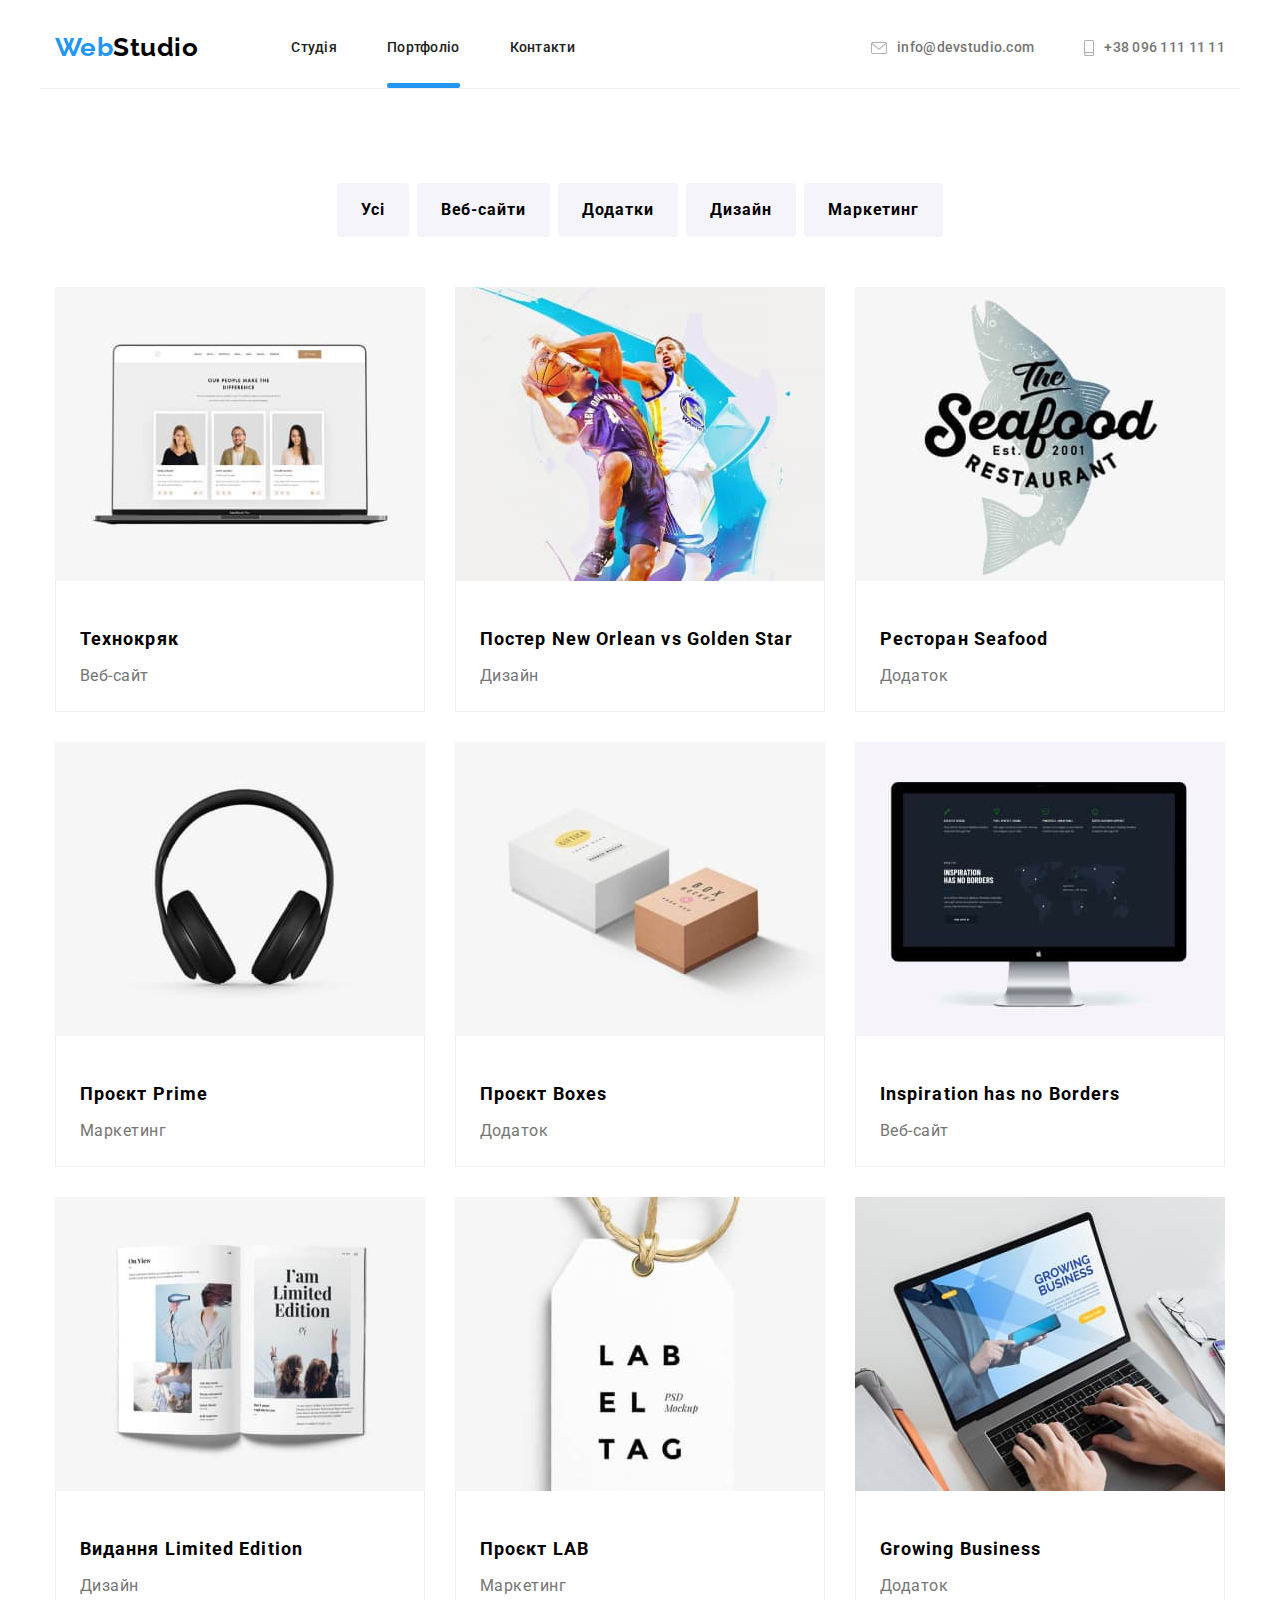
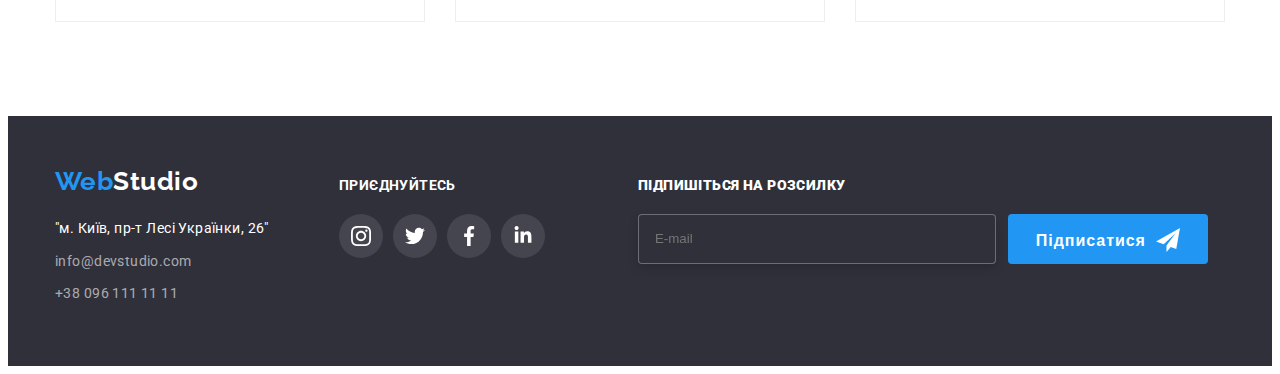
==== portfolio.html @ fa62936e "clone rep 8" ====
<!DOCTYPE html>
<html lang="en">
<head>
    <meta charset="UTF-8">
    <meta http-equiv="X-UA-Compatible" content="IE=edge">
    <meta name="viewport" content="width=device-width, initial-scale=1.0">
        <link href="https://fonts.googleapis.com/css2?family=Raleway:wght@700&family=Roboto:wght@400;500;700;900&display=swap" 
    rel="stylesheet">
    <link rel="stylesheet" href="https://cdnjs.cloudflare.com/ajax/libs/modern-normalize/1.1.0/modern-normalize.min.css" integrity="sha512-wpPYUAdjBVSE4KJnH1VR1HeZfpl1ub8YT/NKx4PuQ5NmX2tKuGu6U/JRp5y+Y8XG2tV+wKQpNHVUX03MfMFn9Q==" crossorigin="anonymous" referrerpolicy="no-referrer" />
    <link rel="stylesheet" href="./css/main.min.css">
    <title>Портфоліо</title>
</head>
<body>
    <header class="page-header">
        
        <nav class=" container main-nav">
        <a href="./index.html" class="logo"><span class="logo__blue">Web</span>Studio</a> 
        <ul class="site-nav list">
            <li class="item"><a href="./index.html"  class="link">Студія</a></li>
            <li class="item"><a href="./portfolio.html" class="link main-nav-link">Портфоліо</a></li>
            <li class="item"><a href="" class="link">Контакти</a></li>

        </ul>
        <ul class="auth-nav list">
            <li class="item">
                <a href="mailto:info@devstudio.com"class="link">
                <svg
                class="mail-icons"
                width="20px"
                hight="20px">
                    <use href="./images/icons.svg#icon-mail"></use>
                </svg>
                info@devstudio.com
                </a>
            </li>
            <li class="item">
                <a href="tel:+380961111111" class="link">
                    <svg
                    class="smartphone-icons"
                    width="20px"
                    hight="20px">
                        <use href="./images/icons.svg#icon-smartphone"></use>
                    </svg>   
                    +38 096 111 11 11    
            </a>
            </li>
        </ul>
        </nav>
    
</header>
   
    <main>
<h1 class="hero-titel visually-hidden">Портфоліо</h1>
<!-- Фільтр портфоліо -->
<section class="section">
    <div class="container">
    <h2 class="section-titel visually-hidden">Перелік портфоліо</h2>
    <ul class="list filter-list">
        <li class="item"><button type="button" class="button ">Усі</button></li>
        <li class="item"><button type="button" class="button ">Веб-сайти</button></li>
        <li class="item"><button type="button" class="button ">Додатки</button></li>
        <li class="item"><button type="button" class="button ">Дизайн</button></li>
        <li class="item"><button type="button" class="button ">Маркетинг</button></li>
    </ul>
    </div>

<!-- Деталі портфоліо -->

    <div class="container">
        <h2 class="section-titel visually-hidden">Деталі портфоліо</h2>
        <ul class="list portfolio-list">
            <li class="portfolio-item">
                <a href="" class="portfolio-links">
                    <div class="portfolio-img">
                        <img src="./images/portfoliocard1.jpg" alt="Технокряк" width="370">
                    
                    <div>
                        <p class="portfolio-card-info">
                            Ресурс пропонує комплексні пропозиції з різним рівнем функціоналу та сервісів. Все це дозволить відвідувачу отримати вичерпні відомості про компанію чи приватну особу.       
                        </p>
                    </div>
                    </div>
                    <div class="portfolio-list-name">
                        <h3 class="section-titel portfolio-titel">Технокряк</h3>
                    <p class="portfolio-descr">Веб-сайт</p>
                    </div>
                </a>
            </li>
            <li class="portfolio-item">
                <a href="" class="portfolio-links">
                    <div class="portfolio-img">
                <img src="./images/portfoliocard2.jpg" alt="Постер New Orlean vs Golden Star" width="370">
                <div>
                    <p class="portfolio-card-info">
                        Ресурс пропонує комплексні пропозиції з різним рівнем функціоналу та сервісів. Все це дозволить відвідувачу отримати вичерпні відомості про компанію чи приватну особу.       
                    </p>
                </div>
                </div>
                <div class="portfolio-list-name">
                    <h3 class="section-titel portfolio-titel">Постер New Orlean vs Golden Star</h3>
                <p class="portfolio-descr">Дизайн</p>
                </div></a>
            </li>
            <li class="portfolio-item">
                <a href="" class="portfolio-links">
                    <div class="portfolio-img">
                
                    <img src="./images/portfoliocard3.jpg" alt="Ресторан Seafood" width="370">
                <div>
                    <p class="portfolio-card-info">
                        Ресурс пропонує комплексні пропозиції з різним рівнем функціоналу та сервісів. Все це дозволить відвідувачу отримати вичерпні відомості про компанію чи приватну особу.       
                    </p>
                </div>
                </div>
                    <div class="portfolio-list-name">
                    <h3 class="section-titel portfolio-titel">Ресторан Seafood</h3>
                <p class="portfolio-descr">Додаток</p>
                </div></a>
            </li>
            <li class="portfolio-item">
                <a href="" class="portfolio-links">
                    <div class="portfolio-img">
                
                    <img src="./images/portfoliocard4.jpg" alt="Проєкт Prime" width="370">
                <div>
                    <p class="portfolio-card-info">
                        Ресурс пропонує комплексні пропозиції з різним рівнем функціоналу та сервісів. Все це дозволить відвідувачу отримати вичерпні відомості про компанію чи приватну особу.       
                    </p>
                </div>
                </div>
                    <div class="portfolio-list-name">
                    <h3 class="section-titel portfolio-titel">Проєкт Prime</h3>
                <p class="portfolio-descr">Маркетинг</p>
                </div></a>
            </li>
            <li class="portfolio-item">
                <a href="" class="portfolio-links">
                    <div class="portfolio-img">
                
                    <img src="./images/portfoliocard5.jpg" alt="Проєкт Boxes" width="370">
                <div>
                    <p class="portfolio-card-info">
                        Ресурс пропонує комплексні пропозиції з різним рівнем функціоналу та сервісів. Все це дозволить відвідувачу отримати вичерпні відомості про компанію чи приватну особу.       
                    </p>
                </div>
                </div>
                    <div class="portfolio-list-name">
                    <h3 class="section-titel portfolio-titel">Проєкт Boxes</h3>
                <p class="portfolio-descr">Додаток</p>
                </div></a>
            </li>
            <li class="portfolio-item">
                <a href="" class="portfolio-links">
                    <div class="portfolio-img">
                
                    <img src="./images/portfoliocard6.jpg" alt="Inspiration has no Borders" width="370">
                <div>
                    <p class="portfolio-card-info">
                        Ресурс пропонує комплексні пропозиції з різним рівнем функціоналу та сервісів. Все це дозволить відвідувачу отримати вичерпні відомості про компанію чи приватну особу.       
                    </p>
                </div>
                </div>
                    <div class="portfolio-list-name">
                    <h3 class="section-titel portfolio-titel">Inspiration has no Borders</h3>
                <p class="portfolio-descr">Веб-сайт</p>
                </div></a>
            </li>
            <li class="portfolio-item">
                <a href="" class="portfolio-links">
                    <div class="portfolio-img">
                
                    <img src="./images/portfoliocard7.jpg" alt="Видання Limited Edition" width="370">
                <div>
                    <p class="portfolio-card-info">
                        Ресурс пропонує комплексні пропозиції з різним рівнем функціоналу та сервісів. Все це дозволить відвідувачу отримати вичерпні відомості про компанію чи приватну особу.       
                    </p>
                </div>
                </div>
                    <div class="portfolio-list-name">
                    <h3 class="section-titel portfolio-titel">Видання Limited Edition</h3>
                <p class="portfolio-descr">Дизайн</p>
                </div></a>
            </li>
            <li class="portfolio-item">
                <a href="" class="portfolio-links">
                    <div class="portfolio-img">
                
                    <img src="./images/portfoliocard8.jpg" alt="Проєкт LAB" width="370">
                <div>
                    <p class="portfolio-card-info">
                        Ресурс пропонує комплексні пропозиції з різним рівнем функціоналу та сервісів. Все це дозволить відвідувачу отримати вичерпні відомості про компанію чи приватну особу.       
                    </p>
                </div>
                </div>
                    <div class="portfolio-list-name">
                    <h3 class="section-titel portfolio-titel">Проєкт LAB</h3>
                <p class="portfolio-descr">Маркетинг</p>
                </div></a>
            </li>
            <li class="portfolio-item">
                <a href="" class="portfolio-links">
                    <div class="portfolio-img">
                
                    <img src="./images/portfoliocard9.jpg" alt="Growing Business" width="370">
                <div>
                    <p class="portfolio-card-info">
                        Ресурс пропонує комплексні пропозиції з різним рівнем функціоналу та сервісів. Все це дозволить відвідувачу отримати вичерпні відомості про компанію чи приватну особу.       
                    </p>
                </div>
                </div>
                    <div class="portfolio-list-name">
                    <h3 class="section-titel portfolio-titel">Growing Business</h3>
                <p class="portfolio-descr">Додаток</p>
                </div></a>
            </li>
        </ul>
    </div>
</section>
    </main>
    <!-- Підвал -->
<footer class="page-footer">
    <div class="container footer-container">

        <div>
            <a href="./index.html" class="logo"><span class="logo__blue">Web</span><span
                    class="logo-wight">Studio</span></a>
            <address>
                <ul class="footer-nav list">
                    <li class="item"><a href="м.Київ,пр-тЛесіУкраїнки,26" class="link-address">"м. Київ, пр-т Лесі
                            Українки, 26"</a></li>
                    <li class="item"><a href="mailto:info@devstudio.com" class="link-footer">info@devstudio.com</a></li>
                    <li class="item"><a href="tel:+380961111111"></a><span class="link-footer">+38 096 111 11 11</span>
                    </li>
                </ul>
            </address>
        </div>

        <div class="social-links-footer">
            <B class="footer-logo">приєднуйтесь</B>
            <ul class="social-links list">
                <li class="social-links__items">
                    <a href="" class="social-links__cirl">
                        <svg class="social-links__icons" width="20px" hight="20px">
                            <use href="./images/icons.svg#icon-instagram"></use>
                        </svg>
                    </a>
                </li>
                <li class="social-links__items">
                    <a href="" class="social-links__cirl">
                        <svg class="social-links__icons" width="20px">
                            <use href="./images/icons.svg#icon-twitter"></use>
                        </svg>
                    </a>
                </li>
                <li class="social-links__items">
                    <a href="" class="social-links__cirl">
                        <svg class="social-links__icons" width="20px">
                            <use href="./images/icons.svg#icon-facebook"></use>
                        </svg>
                    </a>
                </li>
                <li class="social-links__items">
                    <a href="" class="social-links__cirl">
                        <svg class="social-links__icons" width="20px">
                            <use href="./images/icons.svg#icon-linkedin"></use>
                        </svg>
                    </a>
                </li>
            </ul>
        </div>
        <div class="footer-form">
            <div class="footer-element">
                <label for="email">
                    <b>Підпишіться на розсилку</b>
                </label>

                <div class="footer-email">
                    <input type="email" name="email" id="email" placeholder="E-mail">

                    <div class="input-wraper">
                        <button class="footer-button">
                            <div class="button-wraper">
                                Підписатися
                                <svg class="footer-send-icons" width="24px">
                                    <use href="./images/icons.svg#icon-send"></use>
                                </svg>
                            </div>
                        </button>
                    </div>
                </div>
            </div>

        </div>
    </div>
</footer>
</body>
</html>
---- css/main.min.css ----
*{-webkit-box-sizing:border-box;box-sizing:border-box}:root{--primary-acent-color: #2196F3;--title-test-color: #757575;--section-titel-color: #000000;--primary-link-color: #212121;--hero-titel-color: #FFFFFF;--link-footer-color: rgba(255, 255, 255, 0.6);--indent: 30px;--items: 3;--bghero: rgba(47, 48, 58, 0.4) }body{background-color:var(--hero-titel-color);color:var(--title-test-color);font-family:Roboto,sans-serif;letter-spacing:.03em}h1,h2,h3,ul,p{margin:0}ul{padding-left:0}img{display:block}.container{width:1200px;margin:0 auto;padding-left:15px;padding-right:15px}.section{padding-top:94px;padding-bottom:94px}.visually-hidden{position:absolute;width:1px;height:1px;margin:-1px;border:0;padding:0;white-space:nowrap;-webkit-clip-path:inset(100%);clip-path:inset(100%);clip:rect(0 0 0 0);overflow:hidden}.list{list-style:none;display:block}.logo{color:#000}.logo__blue{color:#2196f3}.logo,.logo__blue{font-size:26px;font-weight:700;line-height:1.2;font-family:"Raleway";text-decoration:none}.main-nav{display:-webkit-box;display:-ms-flexbox;display:flex;-webkit-box-align:center;-ms-flex-align:center;align-items:center;border-bottom:1px solid #eee}.site-nav{display:-webkit-box;display:-ms-flexbox;display:flex;margin-left:93px}.site-nav .item:not(:last-child){margin-right:50px}.site-nav .link,.footer-nav .link{display:block;padding-top:32px;padding-bottom:32px;color:var(--primary-link-color);font-family:"Roboto";font-size:14px;line-height:1.14;letter-spacing:.02em;font-weight:500;text-decoration:none;-webkit-transition:color 250ms cubic-bezier(0.4, 0, 0.2, 1);transition:color 250ms cubic-bezier(0.4, 0, 0.2, 1);position:relative}.site-nav .link:hover,.site-nav .link:focus{color:var(--primary-acent-color)}.main-nav-link::after{content:"";position:absolute;bottom:0;left:0;display:block;width:100%;height:5px;background-color:var(--primary-acent-color);border-radius:2px}.auth-nav{display:-webkit-box;display:-ms-flexbox;display:flex;margin-left:auto}.auth-nav .item+.item{margin-left:50px}.auth-nav .link{color:var(--title-test-color);font-family:"Roboto";font-size:14px;line-height:1.14;letter-spacing:.02em;font-weight:500;text-decoration:none;-webkit-transition:color 250ms cubic-bezier(0.4, 0, 0.2, 1);transition:color 250ms cubic-bezier(0.4, 0, 0.2, 1)}.mail-icons{fill:#afb1b8;width:16px;height:12px;margin-right:10px;-webkit-transition:fill 250ms cubic-bezier(0.4, 0, 0.2, 1);transition:fill 250ms cubic-bezier(0.4, 0, 0.2, 1)}.smartphone-icons{fill:#afb1b8;width:10px;height:16px;margin-right:10px;-webkit-transition:fill 250ms cubic-bezier(0.4, 0, 0.2, 1);transition:fill 250ms cubic-bezier(0.4, 0, 0.2, 1)}.link{display:-webkit-box;display:-ms-flexbox;display:flex;-webkit-box-pack:center;-ms-flex-pack:center;justify-content:center;-webkit-box-align:center;-ms-flex-align:center;align-items:center}.auth-nav .link:hover,.auth-nav .link:focus,.auth-nav .link:hover svg,.auth-nav .link:focus svg{color:var(--primary-acent-color);fill:var(--primary-acent-color)}.hero{max-width:1600px;height:600px;background-color:#2f303a;background-image:-webkit-gradient(linear, left top, right top, from(var(--bghero)), to(var(--bghero))),url(../images/background.jpg);background-image:linear-gradient(to right, var(--bghero), var(--bghero)),url(../images/background.jpg);background-repeat:no-repeat;background-position:center;background-size:1600px;text-align:center;padding-top:200px;padding-bottom:200px;margin:0 auto}.hero__titel{font-size:44px;font-weight:900;line-height:1.36;color:#fff;letter-spacing:.06em;text-transform:uppercase;padding-bottom:30px}.featers-items{width:270px;height:120px;background-color:#f5f4fa;border-radius:4px;display:-webkit-box;display:-ms-flexbox;display:flex}.features-links-icons{margin:auto;width:70px;height:70px}.features-list,.list-work,.team__list{display:-webkit-box;display:-ms-flexbox;display:flex;-ms-flex-wrap:wrap;flex-wrap:wrap;-webkit-box-pack:justify;-ms-flex-pack:justify;justify-content:space-between}.features-list .item{width:270px}.titel-features{margin-bottom:10px;margin-top:30px}.section-titel{color:var(--section-titel-color);font-size:14px;font-weight:700;line-height:1.14;letter-spacing:.03em;text-transform:uppercase}.list-work-items{position:relative}.list-work-titel{color:var(--hero-titel-color);font-weight:700;font-size:14px;line-height:1.14;letter-spacing:.03em;text-transform:uppercase;text-align:center}.list-work-name{position:absolute;bottom:0;right:0;width:100%;background-color:rgba(47,48,58,.8);height:70px;display:-webkit-box;display:-ms-flexbox;display:flex;-webkit-box-pack:center;-ms-flex-pack:center;justify-content:center;-webkit-box-align:center;-ms-flex-align:center;align-items:center}.features{font-size:14px;line-height:1.7;letter-spacing:.03em}.h2-titel,.team-titel{margin-bottom:50px;font-weight:700;font-size:36px;line-height:1.16;text-align:center;letter-spacing:.03em;text-transform:none}.nopadding-section{padding-top:0}.team{background-color:#f5f4fa;padding-bottom:94px}.team__list{text-align:center}.team__cards{-webkit-box-shadow:0px 1px 3px rgba(0,0,0,.12),0px 1px 1px rgba(0,0,0,.14),0px 2px 1px rgba(0,0,0,.2);box-shadow:0px 1px 3px rgba(0,0,0,.12),0px 1px 1px rgba(0,0,0,.14),0px 2px 1px rgba(0,0,0,.2);border-radius:0px 0px 4px 4px;background-color:var(--hero-titel-color)}.team__name{font-weight:500;font-size:16px;line-height:1.18;letter-spacing:.03em;text-transform:none}.team__job{font-size:16px;line-height:1.18;letter-spacing:.03em;text-transform:none;margin-top:10px;padding-bottom:16px}.team__list-name{padding-top:30px;padding-bottom:30px}.social-links{gap:10px;display:-webkit-box;display:-ms-flexbox;display:flex;-webkit-box-pack:center;-ms-flex-pack:center;justify-content:center}.social-links__cirl{display:-webkit-box;display:-ms-flexbox;display:flex;-webkit-box-pack:center;-ms-flex-pack:center;justify-content:center;width:44px;height:44px;border-radius:50%;-webkit-transition:background-color 250ms cubic-bezier(0.4, 0, 0.2, 1);transition:background-color 250ms cubic-bezier(0.4, 0, 0.2, 1)}.social-links__icons{fill:#afb1b8;width:20px;height:20px;margin:auto;-webkit-transition:fill 250ms cubic-bezier(0.4, 0, 0.2, 1);transition:fill 250ms cubic-bezier(0.4, 0, 0.2, 1)}.social-links__cirl:hover,.social-links__cirl:focus{fill:var(--hero-titel-color);background-color:var(--primary-acent-color)}.social-links__cirl:hover svg,.social-links__cirl:focus svg{fill:var(--hero-titel-color)}.clients-list{gap:30px;display:-webkit-box;display:-ms-flexbox;display:flex;-webkit-box-pack:center;-ms-flex-pack:center;justify-content:center}.clients-links{border:1px solid #afb1b8;border-radius:4px;width:170px;height:92px;margin:auto;display:-webkit-box;display:-ms-flexbox;display:flex;-webkit-box-pack:center;-ms-flex-pack:center;justify-content:center;-webkit-transition:border-color 250ms cubic-bezier(0.4, 0, 0.2, 1);transition:border-color 250ms cubic-bezier(0.4, 0, 0.2, 1)}.clients-links svg{-webkit-transition:fill 250ms cubic-bezier(0.4, 0, 0.2, 1);transition:fill 250ms cubic-bezier(0.4, 0, 0.2, 1)}.clients-links-icons{width:106px;height:60px;fill:#afb1b8;margin:auto}.clients-links:hover,.clients-links:focus{fill:var(--primary-acent-color);border-color:var(--primary-acent-color)}.clients-links:hover svg,.clients-links:focus svg{fill:var(--primary-acent-color)}.page-footer{background-color:#2f303a}.logo-wight,.link-address{color:#fff}.link-address,.link-footer{font-weight:400;font-size:14px;font-style:normal;line-height:1.7;letter-spacing:.03em;text-decoration:none}.link-footer{color:rgba(255,255,255,.6)}.footer-nav{margin-top:20px}.footer-nav .item+.item{margin-top:9px}.footer-logo{color:var(--hero-titel-color);font-weight:700;font-size:14px;line-height:1.14;letter-spacing:.03em;text-transform:uppercase;margin-bottom:20px;display:block}.footer-container{display:-webkit-box;display:-ms-flexbox;display:flex;-webkit-box-align:baseline;-ms-flex-align:baseline;align-items:baseline}.social-links-footer{margin-left:70px}.social-links-footer .social-links__cirl{background:rgba(255,255,255,.1)}.social-links-footer .social-links__icons{fill:var(--hero-titel-color)}.social-links-footer .social-links__cirl:hover,.social-links-footer .social-links__cirl:focus{background:var(--primary-acent-color)}.filter-list{display:-webkit-box;display:-ms-flexbox;display:flex;-ms-flex-wrap:wrap;flex-wrap:wrap;-webkit-box-pack:center;-ms-flex-pack:center;justify-content:center;padding-bottom:50px}.filter-list .item+.item{margin-left:8px}.button{color:#000;background-color:#f5f4fa;display:inline-block;padding:12px 24px;font-family:inherit;cursor:pointer;font-weight:700;font-size:16px;line-height:1.87;letter-spacing:.06em;border:2px;border-radius:4px;border-color:#2196f3;-webkit-transition:color 250ms cubic-bezier(0.4, 0, 0.2, 1),background-color 250ms cubic-bezier(0.4, 0, 0.2, 1),border-color 250ms cubic-bezier(0.4, 0, 0.2, 1),-webkit-box-shadow 250ms cubic-bezier(0.4, 0, 0.2, 1);transition:color 250ms cubic-bezier(0.4, 0, 0.2, 1),background-color 250ms cubic-bezier(0.4, 0, 0.2, 1),border-color 250ms cubic-bezier(0.4, 0, 0.2, 1),-webkit-box-shadow 250ms cubic-bezier(0.4, 0, 0.2, 1);transition:color 250ms cubic-bezier(0.4, 0, 0.2, 1),background-color 250ms cubic-bezier(0.4, 0, 0.2, 1),border-color 250ms cubic-bezier(0.4, 0, 0.2, 1),box-shadow 250ms cubic-bezier(0.4, 0, 0.2, 1);transition:color 250ms cubic-bezier(0.4, 0, 0.2, 1),background-color 250ms cubic-bezier(0.4, 0, 0.2, 1),border-color 250ms cubic-bezier(0.4, 0, 0.2, 1),box-shadow 250ms cubic-bezier(0.4, 0, 0.2, 1),-webkit-box-shadow 250ms cubic-bezier(0.4, 0, 0.2, 1)}.button.primary{color:#2196f3;background-color:#fff}.button.secondary{color:#fff;background-color:#2196f3;border:2px;border-radius:4px;border-color:#2196f3;font-weight:700;font-size:16px;line-height:1.87;letter-spacing:.06em}.button:hover,.button:focus{color:var(--hero-titel-color);background-color:var(--primary-acent-color);border-color:var(--primary-acent-color);-webkit-box-shadow:0px 3px 1px rgba(0,0,0,.1),0px 1px 2px rgba(0,0,0,.08),0px 2px 2px rgba(0,0,0,.12);box-shadow:0px 3px 1px rgba(0,0,0,.1),0px 1px 2px rgba(0,0,0,.08),0px 2px 2px rgba(0,0,0,.12)}.button.button.secondary:hover,.button.button.secondary:focus{color:var(--section-titel-color);background-color:#f5f4fa;border-color:#f5f4fa}.portfolio-titel{font-weight:700;font-size:18px;line-height:2;letter-spacing:.06em;text-transform:none}.portfolio-descr{font-size:16px;line-height:1.87;letter-spacing:.03em;text-transform:none;color:var(--title-test-color)}.portfolio-list{display:-webkit-box;display:-ms-flexbox;display:flex;-ms-flex-wrap:wrap;flex-wrap:wrap;-webkit-box-pack:justify;-ms-flex-pack:justify;justify-content:space-between;gap:var(--indent)}.portfolio-img{position:relative;overflow:hidden}.portfolio-card-info{font-weight:400;font-size:18px;line-height:1.55;letter-spacing:.03em;color:var(--hero-titel-color);background-color:rgba(33,150,243,.9);padding:63px 24px;width:100%;height:100%;position:absolute;top:0;left:0;-webkit-transform:translateY(101%);transform:translateY(101%);-webkit-transition:-webkit-transform 250ms cubic-bezier(0.4, 0, 0.2, 1);transition:-webkit-transform 250ms cubic-bezier(0.4, 0, 0.2, 1);transition:transform 250ms cubic-bezier(0.4, 0, 0.2, 1);transition:transform 250ms cubic-bezier(0.4, 0, 0.2, 1), -webkit-transform 250ms cubic-bezier(0.4, 0, 0.2, 1)}.portfolio-titel{margin-top:20px;margin-bottom:4px}.page-footer{padding-top:50px;padding-bottom:60px}.portfolio-list-name{padding:20px 24px;border:1px solid #eee;border-top:none}.portfolio-item{-ms-flex-preferred-size:calc((100% - var(--indent)*(var(--items) - 1))/var(--items));flex-basis:calc((100% - var(--indent)*(var(--items) - 1))/var(--items))}.portfolio-links{display:block;text-decoration:none;-webkit-transition:-webkit-box-shadow 250ms cubic-bezier(0.4, 0, 0.2, 1);transition:-webkit-box-shadow 250ms cubic-bezier(0.4, 0, 0.2, 1);transition:box-shadow 250ms cubic-bezier(0.4, 0, 0.2, 1);transition:box-shadow 250ms cubic-bezier(0.4, 0, 0.2, 1), -webkit-box-shadow 250ms cubic-bezier(0.4, 0, 0.2, 1)}.portfolio-links:focus,.portfolio-links:hover{-webkit-box-shadow:0px 1px 1px rgba(0,0,0,.12),0px 4px 4px rgba(0,0,0,.06),1px 4px 6px rgba(0,0,0,.16);box-shadow:0px 1px 1px rgba(0,0,0,.12),0px 4px 4px rgba(0,0,0,.06),1px 4px 6px rgba(0,0,0,.16)}.portfolio-item:hover .portfolio-card-info,.portfolio-links:focus .portfolio-card-info{-webkit-transform:translateY(0);transform:translateY(0)}.backdrop{position:fixed;top:0;left:0;width:100%;height:100%;background-color:rgba(0,0,0,.2);-webkit-transition:opacity 250ms cubic-bezier(0.4, 0, 0.2, 1);transition:opacity 250ms cubic-bezier(0.4, 0, 0.2, 1);opacity:1}.backdrop.is-hidden{opacity:0;pointer-events:none}.backdrop.is-hidden .modal{-webkit-transform:translate(-50%, -50%) scale(0.5);transform:translate(-50%, -50%) scale(0.5)}.modal{position:absolute;top:50%;left:50%;-webkit-transform:translate(-50%, -50%) scale(1);transform:translate(-50%, -50%) scale(1);width:528px;height:581px;background-color:#fff;-webkit-transition:-webkit-transform 250ms cubic-bezier(0.4, 0, 0.2, 1);transition:-webkit-transform 250ms cubic-bezier(0.4, 0, 0.2, 1);transition:transform 250ms cubic-bezier(0.4, 0, 0.2, 1);transition:transform 250ms cubic-bezier(0.4, 0, 0.2, 1), -webkit-transform 250ms cubic-bezier(0.4, 0, 0.2, 1)}.modal-titel{text-align:center;font-weight:700;font-size:20px;line-height:1.15;letter-spacing:.03em;color:#212121;margin:40px 40px 12px 40px}.modal-form{margin:12px 40px 20px 40px}.form-element{display:-webkit-box;display:-ms-flexbox;display:flex;-webkit-box-orient:vertical;-webkit-box-direction:normal;-ms-flex-direction:column;flex-direction:column;margin-bottom:10px;position:relative}.form-element label{margin-bottom:4px;font-size:12px;line-height:14px;letter-spacing:.01em;color:#757575}.form-element input{border:1px solid rgba(33,33,33,.2);border-radius:4px;width:448px;height:40px;padding-left:42px;-webkit-transition:border-color 250ms cubic-bezier(0.4, 0, 0.2, 1);transition:border-color 250ms cubic-bezier(0.4, 0, 0.2, 1);outline:none}.form-element textarea{resize:none;width:448px;height:120px;border:1px solid rgba(33,33,33,.2);border-radius:4px;font-size:12px;line-height:14px;letter-spacing:.01em;color:rgba(117,117,117,.5);padding:12px 16px;-webkit-transition:border-color 250ms cubic-bezier(0.4, 0, 0.2, 1);transition:border-color 250ms cubic-bezier(0.4, 0, 0.2, 1);outline:none}.form-element input:hover,.form-element input:focus,.form-element textarea:hover,.form-element textarea:focus,.footer-element input:hover,.footer-element input:focus{border-color:#2196f3}.accept{margin:20px 11px 30px 12px;width:425px;height:24px}.accept label{font-size:14px;line-height:1.71;letter-spacing:.03em;color:#757575}.accept-link{color:#2196f3}.form-button{width:200px;height:50px;color:#fff;background-color:#2196f3;border-radius:4px;border-color:#2196f3;font-weight:700;font-size:16px;line-height:1.87;letter-spacing:.06em;border:2px;color:#fff;cursor:pointer;display:inline-block;padding:12px 24px;margin-left:124px;margin-right:124px;-webkit-transition:color 250ms cubic-bezier(0.4, 0, 0.2, 1),background-color 250ms cubic-bezier(0.4, 0, 0.2, 1),border-color 250ms cubic-bezier(0.4, 0, 0.2, 1),-webkit-box-shadow 250ms cubic-bezier(0.4, 0, 0.2, 1);transition:color 250ms cubic-bezier(0.4, 0, 0.2, 1),background-color 250ms cubic-bezier(0.4, 0, 0.2, 1),border-color 250ms cubic-bezier(0.4, 0, 0.2, 1),-webkit-box-shadow 250ms cubic-bezier(0.4, 0, 0.2, 1);transition:color 250ms cubic-bezier(0.4, 0, 0.2, 1),background-color 250ms cubic-bezier(0.4, 0, 0.2, 1),border-color 250ms cubic-bezier(0.4, 0, 0.2, 1),box-shadow 250ms cubic-bezier(0.4, 0, 0.2, 1);transition:color 250ms cubic-bezier(0.4, 0, 0.2, 1),background-color 250ms cubic-bezier(0.4, 0, 0.2, 1),border-color 250ms cubic-bezier(0.4, 0, 0.2, 1),box-shadow 250ms cubic-bezier(0.4, 0, 0.2, 1),-webkit-box-shadow 250ms cubic-bezier(0.4, 0, 0.2, 1)}.form-button:hover,.form-button:focus,.footer-button:hover,.footer-button:focus{color:#000;background-color:#f5f4fa;border-color:#f5f4fa;-webkit-box-shadow:0px 4px 4px rgba(0,0,0,.15);box-shadow:0px 4px 4px rgba(0,0,0,.15)}.input-wraper{position:relative}.form-element svg{position:absolute;top:50%;left:12px;height:18px;width:18px;translate:0 -50%;-webkit-transition:fill 250ms cubic-bezier(0.4, 0, 0.2, 1);transition:fill 250ms cubic-bezier(0.4, 0, 0.2, 1)}.form-element input:hover+svg,.form-element input:focus+svg{fill:#2196f3}.label-chexbox{display:-webkit-box;display:-ms-flexbox;display:flex;-webkit-box-align:center;-ms-flex-align:center;align-items:center}.checkbox{width:15px;height:15px;border:2px solid #212121;border-radius:3px;display:-webkit-box;display:-ms-flexbox;display:flex;margin-right:7px}.checkbox-icons{width:12px;height:12px}.accept input:checked+label .checkbox{background:#2196f3;border:2px solid #2196f3}.close-icons{margin:auto;width:18px;height:18px;fill:#000;-webkit-transition:fill 250ms cubic-bezier(0.4, 0, 0.2, 1);transition:fill 250ms cubic-bezier(0.4, 0, 0.2, 1)}.button-close{position:absolute;top:8px;right:8px;height:30px;width:30px;border-radius:50%;background:#fff;border:1px solid rgba(0,0,0,.1);display:-webkit-box;display:-ms-flexbox;display:flex;-ms-flex-line-pack:center;align-content:center;cursor:pointer}.button-close:hover svg,.button-close:focus svg{fill:#2196f3}.footer-form{margin-left:93px}.footer-element label{margin-bottom:20px;font-weight:700;font-size:14px;line-height:1.14;letter-spacing:.03em;text-transform:uppercase;color:#fff}.footer-element input{width:358px;height:50px;color:rgba(255,255,255,.6);border:1px solid rgba(255,255,255,.3);-webkit-filter:drop-shadow(0px 4px 4px rgba(0, 0, 0, 0.15));filter:drop-shadow(0px 4px 4px rgba(0, 0, 0, 0.15));border-radius:4px;outline:none;background:#2f303a;padding-left:16px;-webkit-transition:border-color 250ms cubic-bezier(0.4, 0, 0.2, 1);transition:border-color 250ms cubic-bezier(0.4, 0, 0.2, 1)}.footer-send-icons{width:24px;height:24px;margin-left:10px;display:-webkit-box;display:-ms-flexbox;display:flex}.footer-button{width:200px;height:50px;color:var(--hero-titel-color);background-color:#2196f3;border-radius:4px;border-color:var(--primary-acent-color);font-weight:700;font-size:16px;line-height:1.87;letter-spacing:.06em;border:2px;color:#fff;cursor:pointer;padding:12px 24px;margin-left:12px;-webkit-transition:color 250ms cubic-bezier(0.4, 0, 0.2, 1),background-color 250ms cubic-bezier(0.4, 0, 0.2, 1),border-color 250ms cubic-bezier(0.4, 0, 0.2, 1),-webkit-box-shadow 250ms cubic-bezier(0.4, 0, 0.2, 1);transition:color 250ms cubic-bezier(0.4, 0, 0.2, 1),background-color 250ms cubic-bezier(0.4, 0, 0.2, 1),border-color 250ms cubic-bezier(0.4, 0, 0.2, 1),-webkit-box-shadow 250ms cubic-bezier(0.4, 0, 0.2, 1);transition:color 250ms cubic-bezier(0.4, 0, 0.2, 1),background-color 250ms cubic-bezier(0.4, 0, 0.2, 1),border-color 250ms cubic-bezier(0.4, 0, 0.2, 1),box-shadow 250ms cubic-bezier(0.4, 0, 0.2, 1);transition:color 250ms cubic-bezier(0.4, 0, 0.2, 1),background-color 250ms cubic-bezier(0.4, 0, 0.2, 1),border-color 250ms cubic-bezier(0.4, 0, 0.2, 1),box-shadow 250ms cubic-bezier(0.4, 0, 0.2, 1),-webkit-box-shadow 250ms cubic-bezier(0.4, 0, 0.2, 1)}.button-wraper{display:-webkit-box;display:-ms-flexbox;display:flex;-webkit-box-pack:center;-ms-flex-pack:center;justify-content:center;-webkit-box-align:center;-ms-flex-align:center;align-items:center}.footer-element{display:-webkit-box;display:-ms-flexbox;display:flex;-webkit-box-orient:vertical;-webkit-box-direction:normal;-ms-flex-direction:column;flex-direction:column;margin-bottom:10px;position:relative}.footer-email{display:-webkit-box;display:-ms-flexbox;display:flex}/*# sourceMappingURL=main.min.css.map */
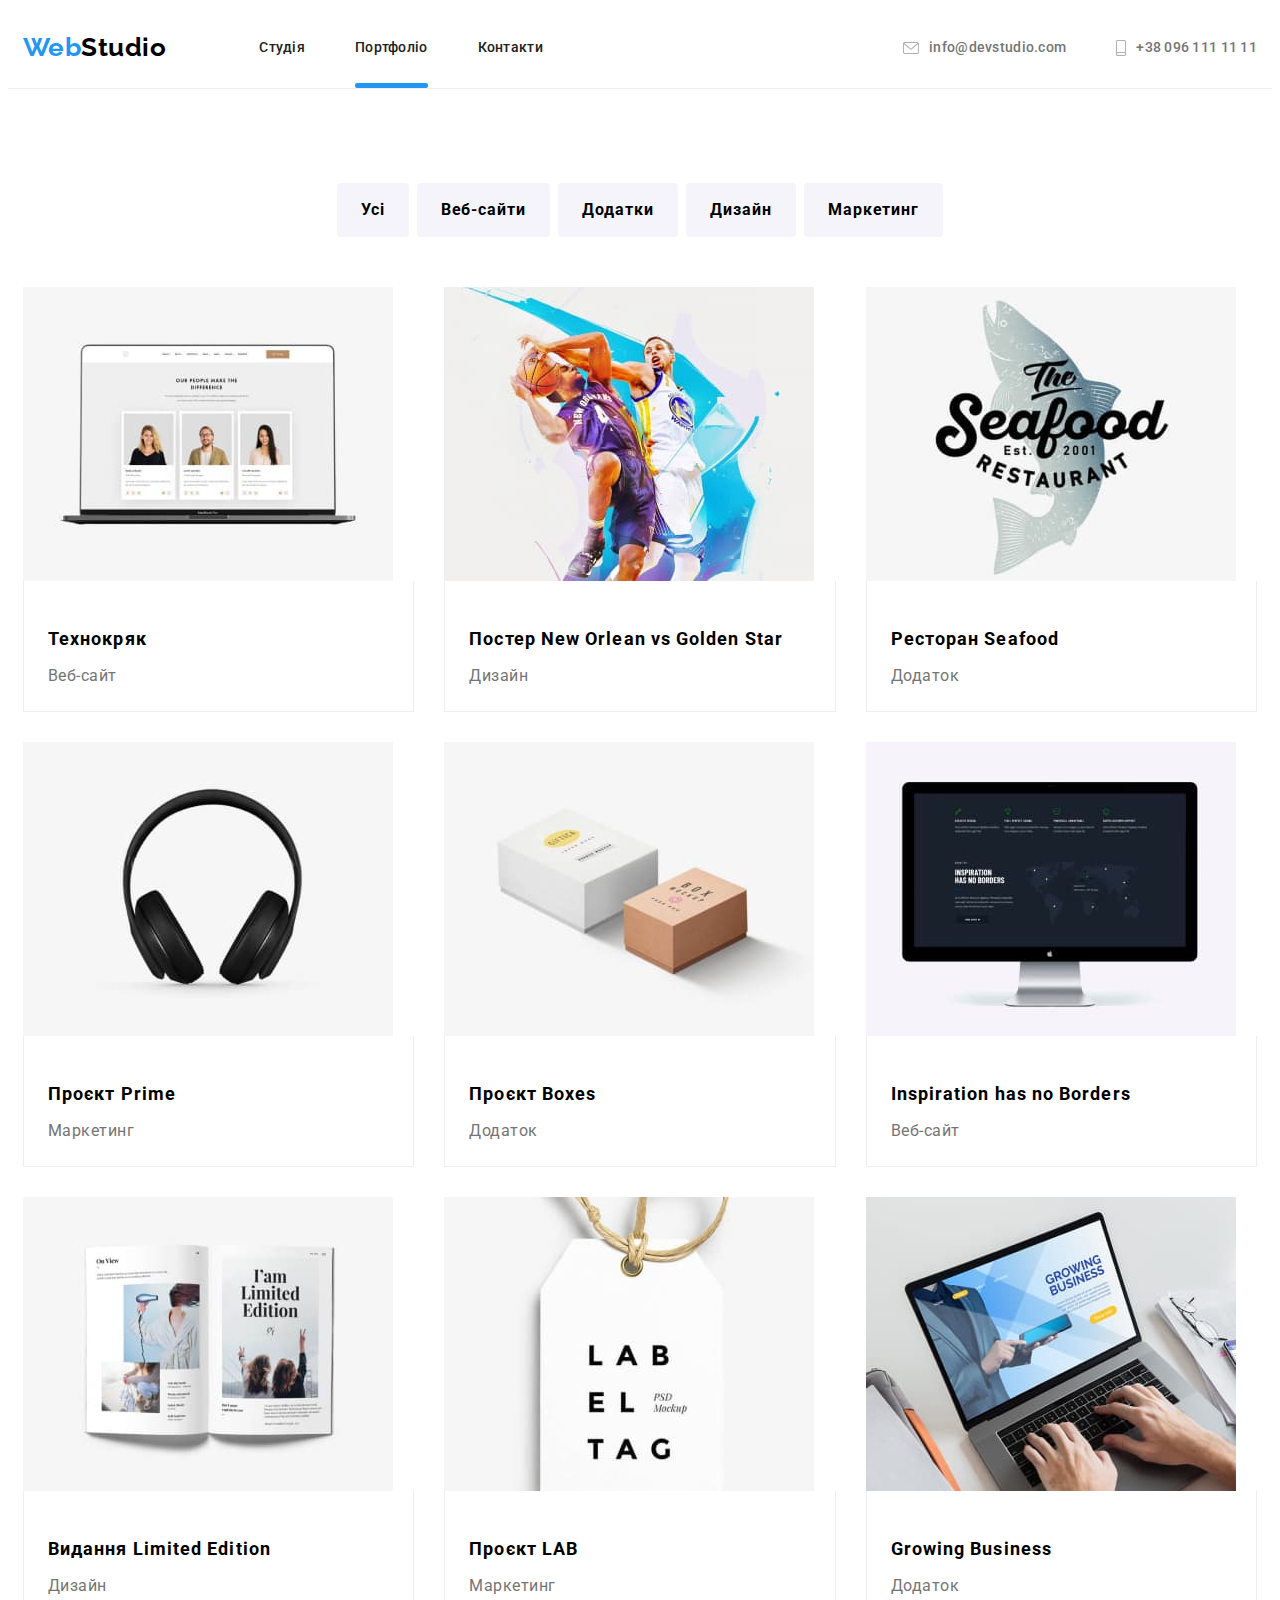
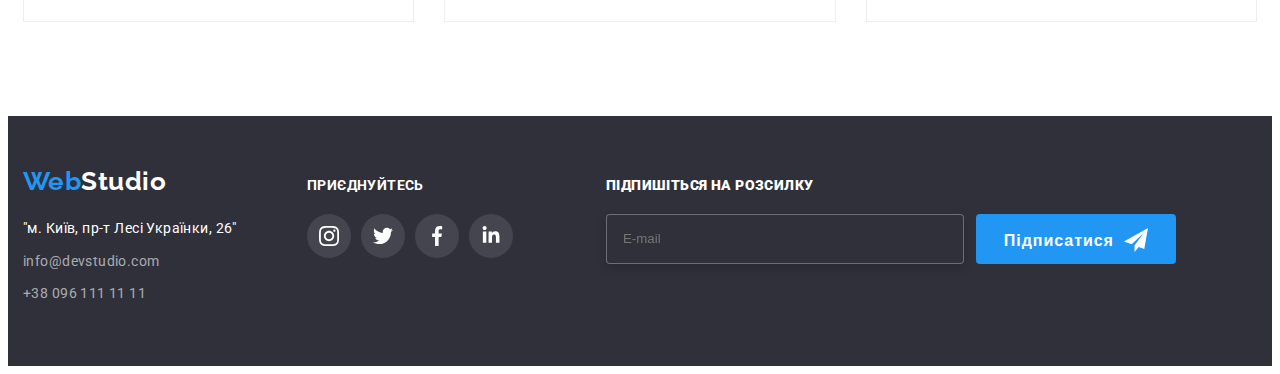
==== commit 4a8fd99a: "update" ====
--- a/portfolio.html
+++ b/portfolio.html
@@ -3,7 +3,7 @@
 <head>
     <meta charset="UTF-8">
     <meta http-equiv="X-UA-Compatible" content="IE=edge">
-    <meta name="viewport" content="width=device-width, initial-scale=1.0">
+    <meta name="viewport" content="width=device-width, initial-scale=1.0" />
         <link href="https://fonts.googleapis.com/css2?family=Raleway:wght@700&family=Roboto:wght@400;500;700;900&display=swap" 
     rel="stylesheet">
     <link rel="stylesheet" href="https://cdnjs.cloudflare.com/ajax/libs/modern-normalize/1.1.0/modern-normalize.min.css" integrity="sha512-wpPYUAdjBVSE4KJnH1VR1HeZfpl1ub8YT/NKx4PuQ5NmX2tKuGu6U/JRp5y+Y8XG2tV+wKQpNHVUX03MfMFn9Q==" crossorigin="anonymous" referrerpolicy="no-referrer" />
--- a/css/main.min.css
+++ b/css/main.min.css
@@ -1 +1 @@
-*{-webkit-box-sizing:border-box;box-sizing:border-box}:root{--primary-acent-color: #2196F3;--title-test-color: #757575;--section-titel-color: #000000;--primary-link-color: #212121;--hero-titel-color: #FFFFFF;--link-footer-color: rgba(255, 255, 255, 0.6);--indent: 30px;--items: 3;--bghero: rgba(47, 48, 58, 0.4) }body{background-color:var(--hero-titel-color);color:var(--title-test-color);font-family:Roboto,sans-serif;letter-spacing:.03em}h1,h2,h3,ul,p{margin:0}ul{padding-left:0}img{display:block}.container{width:1200px;margin:0 auto;padding-left:15px;padding-right:15px}.section{padding-top:94px;padding-bottom:94px}.visually-hidden{position:absolute;width:1px;height:1px;margin:-1px;border:0;padding:0;white-space:nowrap;-webkit-clip-path:inset(100%);clip-path:inset(100%);clip:rect(0 0 0 0);overflow:hidden}.list{list-style:none;display:block}.logo{color:#000}.logo__blue{color:#2196f3}.logo,.logo__blue{font-size:26px;font-weight:700;line-height:1.2;font-family:"Raleway";text-decoration:none}.main-nav{display:-webkit-box;display:-ms-flexbox;display:flex;-webkit-box-align:center;-ms-flex-align:center;align-items:center;border-bottom:1px solid #eee}.site-nav{display:-webkit-box;display:-ms-flexbox;display:flex;margin-left:93px}.site-nav .item:not(:last-child){margin-right:50px}.site-nav .link,.footer-nav .link{display:block;padding-top:32px;padding-bottom:32px;color:var(--primary-link-color);font-family:"Roboto";font-size:14px;line-height:1.14;letter-spacing:.02em;font-weight:500;text-decoration:none;-webkit-transition:color 250ms cubic-bezier(0.4, 0, 0.2, 1);transition:color 250ms cubic-bezier(0.4, 0, 0.2, 1);position:relative}.site-nav .link:hover,.site-nav .link:focus{color:var(--primary-acent-color)}.main-nav-link::after{content:"";position:absolute;bottom:0;left:0;display:block;width:100%;height:5px;background-color:var(--primary-acent-color);border-radius:2px}.auth-nav{display:-webkit-box;display:-ms-flexbox;display:flex;margin-left:auto}.auth-nav .item+.item{margin-left:50px}.auth-nav .link{color:var(--title-test-color);font-family:"Roboto";font-size:14px;line-height:1.14;letter-spacing:.02em;font-weight:500;text-decoration:none;-webkit-transition:color 250ms cubic-bezier(0.4, 0, 0.2, 1);transition:color 250ms cubic-bezier(0.4, 0, 0.2, 1)}.mail-icons{fill:#afb1b8;width:16px;height:12px;margin-right:10px;-webkit-transition:fill 250ms cubic-bezier(0.4, 0, 0.2, 1);transition:fill 250ms cubic-bezier(0.4, 0, 0.2, 1)}.smartphone-icons{fill:#afb1b8;width:10px;height:16px;margin-right:10px;-webkit-transition:fill 250ms cubic-bezier(0.4, 0, 0.2, 1);transition:fill 250ms cubic-bezier(0.4, 0, 0.2, 1)}.link{display:-webkit-box;display:-ms-flexbox;display:flex;-webkit-box-pack:center;-ms-flex-pack:center;justify-content:center;-webkit-box-align:center;-ms-flex-align:center;align-items:center}.auth-nav .link:hover,.auth-nav .link:focus,.auth-nav .link:hover svg,.auth-nav .link:focus svg{color:var(--primary-acent-color);fill:var(--primary-acent-color)}.hero{max-width:1600px;height:600px;background-color:#2f303a;background-image:-webkit-gradient(linear, left top, right top, from(var(--bghero)), to(var(--bghero))),url(../images/background.jpg);background-image:linear-gradient(to right, var(--bghero), var(--bghero)),url(../images/background.jpg);background-repeat:no-repeat;background-position:center;background-size:1600px;text-align:center;padding-top:200px;padding-bottom:200px;margin:0 auto}.hero__titel{font-size:44px;font-weight:900;line-height:1.36;color:#fff;letter-spacing:.06em;text-transform:uppercase;padding-bottom:30px}.featers-items{width:270px;height:120px;background-color:#f5f4fa;border-radius:4px;display:-webkit-box;display:-ms-flexbox;display:flex}.features-links-icons{margin:auto;width:70px;height:70px}.features-list,.list-work,.team__list{display:-webkit-box;display:-ms-flexbox;display:flex;-ms-flex-wrap:wrap;flex-wrap:wrap;-webkit-box-pack:justify;-ms-flex-pack:justify;justify-content:space-between}.features-list .item{width:270px}.titel-features{margin-bottom:10px;margin-top:30px}.section-titel{color:var(--section-titel-color);font-size:14px;font-weight:700;line-height:1.14;letter-spacing:.03em;text-transform:uppercase}.list-work-items{position:relative}.list-work-titel{color:var(--hero-titel-color);font-weight:700;font-size:14px;line-height:1.14;letter-spacing:.03em;text-transform:uppercase;text-align:center}.list-work-name{position:absolute;bottom:0;right:0;width:100%;background-color:rgba(47,48,58,.8);height:70px;display:-webkit-box;display:-ms-flexbox;display:flex;-webkit-box-pack:center;-ms-flex-pack:center;justify-content:center;-webkit-box-align:center;-ms-flex-align:center;align-items:center}.features{font-size:14px;line-height:1.7;letter-spacing:.03em}.h2-titel,.team-titel{margin-bottom:50px;font-weight:700;font-size:36px;line-height:1.16;text-align:center;letter-spacing:.03em;text-transform:none}.nopadding-section{padding-top:0}.team{background-color:#f5f4fa;padding-bottom:94px}.team__list{text-align:center}.team__cards{-webkit-box-shadow:0px 1px 3px rgba(0,0,0,.12),0px 1px 1px rgba(0,0,0,.14),0px 2px 1px rgba(0,0,0,.2);box-shadow:0px 1px 3px rgba(0,0,0,.12),0px 1px 1px rgba(0,0,0,.14),0px 2px 1px rgba(0,0,0,.2);border-radius:0px 0px 4px 4px;background-color:var(--hero-titel-color)}.team__name{font-weight:500;font-size:16px;line-height:1.18;letter-spacing:.03em;text-transform:none}.team__job{font-size:16px;line-height:1.18;letter-spacing:.03em;text-transform:none;margin-top:10px;padding-bottom:16px}.team__list-name{padding-top:30px;padding-bottom:30px}.social-links{gap:10px;display:-webkit-box;display:-ms-flexbox;display:flex;-webkit-box-pack:center;-ms-flex-pack:center;justify-content:center}.social-links__cirl{display:-webkit-box;display:-ms-flexbox;display:flex;-webkit-box-pack:center;-ms-flex-pack:center;justify-content:center;width:44px;height:44px;border-radius:50%;-webkit-transition:background-color 250ms cubic-bezier(0.4, 0, 0.2, 1);transition:background-color 250ms cubic-bezier(0.4, 0, 0.2, 1)}.social-links__icons{fill:#afb1b8;width:20px;height:20px;margin:auto;-webkit-transition:fill 250ms cubic-bezier(0.4, 0, 0.2, 1);transition:fill 250ms cubic-bezier(0.4, 0, 0.2, 1)}.social-links__cirl:hover,.social-links__cirl:focus{fill:var(--hero-titel-color);background-color:var(--primary-acent-color)}.social-links__cirl:hover svg,.social-links__cirl:focus svg{fill:var(--hero-titel-color)}.clients-list{gap:30px;display:-webkit-box;display:-ms-flexbox;display:flex;-webkit-box-pack:center;-ms-flex-pack:center;justify-content:center}.clients-links{border:1px solid #afb1b8;border-radius:4px;width:170px;height:92px;margin:auto;display:-webkit-box;display:-ms-flexbox;display:flex;-webkit-box-pack:center;-ms-flex-pack:center;justify-content:center;-webkit-transition:border-color 250ms cubic-bezier(0.4, 0, 0.2, 1);transition:border-color 250ms cubic-bezier(0.4, 0, 0.2, 1)}.clients-links svg{-webkit-transition:fill 250ms cubic-bezier(0.4, 0, 0.2, 1);transition:fill 250ms cubic-bezier(0.4, 0, 0.2, 1)}.clients-links-icons{width:106px;height:60px;fill:#afb1b8;margin:auto}.clients-links:hover,.clients-links:focus{fill:var(--primary-acent-color);border-color:var(--primary-acent-color)}.clients-links:hover svg,.clients-links:focus svg{fill:var(--primary-acent-color)}.page-footer{background-color:#2f303a}.logo-wight,.link-address{color:#fff}.link-address,.link-footer{font-weight:400;font-size:14px;font-style:normal;line-height:1.7;letter-spacing:.03em;text-decoration:none}.link-footer{color:rgba(255,255,255,.6)}.footer-nav{margin-top:20px}.footer-nav .item+.item{margin-top:9px}.footer-logo{color:var(--hero-titel-color);font-weight:700;font-size:14px;line-height:1.14;letter-spacing:.03em;text-transform:uppercase;margin-bottom:20px;display:block}.footer-container{display:-webkit-box;display:-ms-flexbox;display:flex;-webkit-box-align:baseline;-ms-flex-align:baseline;align-items:baseline}.social-links-footer{margin-left:70px}.social-links-footer .social-links__cirl{background:rgba(255,255,255,.1)}.social-links-footer .social-links__icons{fill:var(--hero-titel-color)}.social-links-footer .social-links__cirl:hover,.social-links-footer .social-links__cirl:focus{background:var(--primary-acent-color)}.filter-list{display:-webkit-box;display:-ms-flexbox;display:flex;-ms-flex-wrap:wrap;flex-wrap:wrap;-webkit-box-pack:center;-ms-flex-pack:center;justify-content:center;padding-bottom:50px}.filter-list .item+.item{margin-left:8px}.button{color:#000;background-color:#f5f4fa;display:inline-block;padding:12px 24px;font-family:inherit;cursor:pointer;font-weight:700;font-size:16px;line-height:1.87;letter-spacing:.06em;border:2px;border-radius:4px;border-color:#2196f3;-webkit-transition:color 250ms cubic-bezier(0.4, 0, 0.2, 1),background-color 250ms cubic-bezier(0.4, 0, 0.2, 1),border-color 250ms cubic-bezier(0.4, 0, 0.2, 1),-webkit-box-shadow 250ms cubic-bezier(0.4, 0, 0.2, 1);transition:color 250ms cubic-bezier(0.4, 0, 0.2, 1),background-color 250ms cubic-bezier(0.4, 0, 0.2, 1),border-color 250ms cubic-bezier(0.4, 0, 0.2, 1),-webkit-box-shadow 250ms cubic-bezier(0.4, 0, 0.2, 1);transition:color 250ms cubic-bezier(0.4, 0, 0.2, 1),background-color 250ms cubic-bezier(0.4, 0, 0.2, 1),border-color 250ms cubic-bezier(0.4, 0, 0.2, 1),box-shadow 250ms cubic-bezier(0.4, 0, 0.2, 1);transition:color 250ms cubic-bezier(0.4, 0, 0.2, 1),background-color 250ms cubic-bezier(0.4, 0, 0.2, 1),border-color 250ms cubic-bezier(0.4, 0, 0.2, 1),box-shadow 250ms cubic-bezier(0.4, 0, 0.2, 1),-webkit-box-shadow 250ms cubic-bezier(0.4, 0, 0.2, 1)}.button.primary{color:#2196f3;background-color:#fff}.button.secondary{color:#fff;background-color:#2196f3;border:2px;border-radius:4px;border-color:#2196f3;font-weight:700;font-size:16px;line-height:1.87;letter-spacing:.06em}.button:hover,.button:focus{color:var(--hero-titel-color);background-color:var(--primary-acent-color);border-color:var(--primary-acent-color);-webkit-box-shadow:0px 3px 1px rgba(0,0,0,.1),0px 1px 2px rgba(0,0,0,.08),0px 2px 2px rgba(0,0,0,.12);box-shadow:0px 3px 1px rgba(0,0,0,.1),0px 1px 2px rgba(0,0,0,.08),0px 2px 2px rgba(0,0,0,.12)}.button.button.secondary:hover,.button.button.secondary:focus{color:var(--section-titel-color);background-color:#f5f4fa;border-color:#f5f4fa}.portfolio-titel{font-weight:700;font-size:18px;line-height:2;letter-spacing:.06em;text-transform:none}.portfolio-descr{font-size:16px;line-height:1.87;letter-spacing:.03em;text-transform:none;color:var(--title-test-color)}.portfolio-list{display:-webkit-box;display:-ms-flexbox;display:flex;-ms-flex-wrap:wrap;flex-wrap:wrap;-webkit-box-pack:justify;-ms-flex-pack:justify;justify-content:space-between;gap:var(--indent)}.portfolio-img{position:relative;overflow:hidden}.portfolio-card-info{font-weight:400;font-size:18px;line-height:1.55;letter-spacing:.03em;color:var(--hero-titel-color);background-color:rgba(33,150,243,.9);padding:63px 24px;width:100%;height:100%;position:absolute;top:0;left:0;-webkit-transform:translateY(101%);transform:translateY(101%);-webkit-transition:-webkit-transform 250ms cubic-bezier(0.4, 0, 0.2, 1);transition:-webkit-transform 250ms cubic-bezier(0.4, 0, 0.2, 1);transition:transform 250ms cubic-bezier(0.4, 0, 0.2, 1);transition:transform 250ms cubic-bezier(0.4, 0, 0.2, 1), -webkit-transform 250ms cubic-bezier(0.4, 0, 0.2, 1)}.portfolio-titel{margin-top:20px;margin-bottom:4px}.page-footer{padding-top:50px;padding-bottom:60px}.portfolio-list-name{padding:20px 24px;border:1px solid #eee;border-top:none}.portfolio-item{-ms-flex-preferred-size:calc((100% - var(--indent)*(var(--items) - 1))/var(--items));flex-basis:calc((100% - var(--indent)*(var(--items) - 1))/var(--items))}.portfolio-links{display:block;text-decoration:none;-webkit-transition:-webkit-box-shadow 250ms cubic-bezier(0.4, 0, 0.2, 1);transition:-webkit-box-shadow 250ms cubic-bezier(0.4, 0, 0.2, 1);transition:box-shadow 250ms cubic-bezier(0.4, 0, 0.2, 1);transition:box-shadow 250ms cubic-bezier(0.4, 0, 0.2, 1), -webkit-box-shadow 250ms cubic-bezier(0.4, 0, 0.2, 1)}.portfolio-links:focus,.portfolio-links:hover{-webkit-box-shadow:0px 1px 1px rgba(0,0,0,.12),0px 4px 4px rgba(0,0,0,.06),1px 4px 6px rgba(0,0,0,.16);box-shadow:0px 1px 1px rgba(0,0,0,.12),0px 4px 4px rgba(0,0,0,.06),1px 4px 6px rgba(0,0,0,.16)}.portfolio-item:hover .portfolio-card-info,.portfolio-links:focus .portfolio-card-info{-webkit-transform:translateY(0);transform:translateY(0)}.backdrop{position:fixed;top:0;left:0;width:100%;height:100%;background-color:rgba(0,0,0,.2);-webkit-transition:opacity 250ms cubic-bezier(0.4, 0, 0.2, 1);transition:opacity 250ms cubic-bezier(0.4, 0, 0.2, 1);opacity:1}.backdrop.is-hidden{opacity:0;pointer-events:none}.backdrop.is-hidden .modal{-webkit-transform:translate(-50%, -50%) scale(0.5);transform:translate(-50%, -50%) scale(0.5)}.modal{position:absolute;top:50%;left:50%;-webkit-transform:translate(-50%, -50%) scale(1);transform:translate(-50%, -50%) scale(1);width:528px;height:581px;background-color:#fff;-webkit-transition:-webkit-transform 250ms cubic-bezier(0.4, 0, 0.2, 1);transition:-webkit-transform 250ms cubic-bezier(0.4, 0, 0.2, 1);transition:transform 250ms cubic-bezier(0.4, 0, 0.2, 1);transition:transform 250ms cubic-bezier(0.4, 0, 0.2, 1), -webkit-transform 250ms cubic-bezier(0.4, 0, 0.2, 1)}.modal-titel{text-align:center;font-weight:700;font-size:20px;line-height:1.15;letter-spacing:.03em;color:#212121;margin:40px 40px 12px 40px}.modal-form{margin:12px 40px 20px 40px}.form-element{display:-webkit-box;display:-ms-flexbox;display:flex;-webkit-box-orient:vertical;-webkit-box-direction:normal;-ms-flex-direction:column;flex-direction:column;margin-bottom:10px;position:relative}.form-element label{margin-bottom:4px;font-size:12px;line-height:14px;letter-spacing:.01em;color:#757575}.form-element input{border:1px solid rgba(33,33,33,.2);border-radius:4px;width:448px;height:40px;padding-left:42px;-webkit-transition:border-color 250ms cubic-bezier(0.4, 0, 0.2, 1);transition:border-color 250ms cubic-bezier(0.4, 0, 0.2, 1);outline:none}.form-element textarea{resize:none;width:448px;height:120px;border:1px solid rgba(33,33,33,.2);border-radius:4px;font-size:12px;line-height:14px;letter-spacing:.01em;color:rgba(117,117,117,.5);padding:12px 16px;-webkit-transition:border-color 250ms cubic-bezier(0.4, 0, 0.2, 1);transition:border-color 250ms cubic-bezier(0.4, 0, 0.2, 1);outline:none}.form-element input:hover,.form-element input:focus,.form-element textarea:hover,.form-element textarea:focus,.footer-element input:hover,.footer-element input:focus{border-color:#2196f3}.accept{margin:20px 11px 30px 12px;width:425px;height:24px}.accept label{font-size:14px;line-height:1.71;letter-spacing:.03em;color:#757575}.accept-link{color:#2196f3}.form-button{width:200px;height:50px;color:#fff;background-color:#2196f3;border-radius:4px;border-color:#2196f3;font-weight:700;font-size:16px;line-height:1.87;letter-spacing:.06em;border:2px;color:#fff;cursor:pointer;display:inline-block;padding:12px 24px;margin-left:124px;margin-right:124px;-webkit-transition:color 250ms cubic-bezier(0.4, 0, 0.2, 1),background-color 250ms cubic-bezier(0.4, 0, 0.2, 1),border-color 250ms cubic-bezier(0.4, 0, 0.2, 1),-webkit-box-shadow 250ms cubic-bezier(0.4, 0, 0.2, 1);transition:color 250ms cubic-bezier(0.4, 0, 0.2, 1),background-color 250ms cubic-bezier(0.4, 0, 0.2, 1),border-color 250ms cubic-bezier(0.4, 0, 0.2, 1),-webkit-box-shadow 250ms cubic-bezier(0.4, 0, 0.2, 1);transition:color 250ms cubic-bezier(0.4, 0, 0.2, 1),background-color 250ms cubic-bezier(0.4, 0, 0.2, 1),border-color 250ms cubic-bezier(0.4, 0, 0.2, 1),box-shadow 250ms cubic-bezier(0.4, 0, 0.2, 1);transition:color 250ms cubic-bezier(0.4, 0, 0.2, 1),background-color 250ms cubic-bezier(0.4, 0, 0.2, 1),border-color 250ms cubic-bezier(0.4, 0, 0.2, 1),box-shadow 250ms cubic-bezier(0.4, 0, 0.2, 1),-webkit-box-shadow 250ms cubic-bezier(0.4, 0, 0.2, 1)}.form-button:hover,.form-button:focus,.footer-button:hover,.footer-button:focus{color:#000;background-color:#f5f4fa;border-color:#f5f4fa;-webkit-box-shadow:0px 4px 4px rgba(0,0,0,.15);box-shadow:0px 4px 4px rgba(0,0,0,.15)}.input-wraper{position:relative}.form-element svg{position:absolute;top:50%;left:12px;height:18px;width:18px;translate:0 -50%;-webkit-transition:fill 250ms cubic-bezier(0.4, 0, 0.2, 1);transition:fill 250ms cubic-bezier(0.4, 0, 0.2, 1)}.form-element input:hover+svg,.form-element input:focus+svg{fill:#2196f3}.label-chexbox{display:-webkit-box;display:-ms-flexbox;display:flex;-webkit-box-align:center;-ms-flex-align:center;align-items:center}.checkbox{width:15px;height:15px;border:2px solid #212121;border-radius:3px;display:-webkit-box;display:-ms-flexbox;display:flex;margin-right:7px}.checkbox-icons{width:12px;height:12px}.accept input:checked+label .checkbox{background:#2196f3;border:2px solid #2196f3}.close-icons{margin:auto;width:18px;height:18px;fill:#000;-webkit-transition:fill 250ms cubic-bezier(0.4, 0, 0.2, 1);transition:fill 250ms cubic-bezier(0.4, 0, 0.2, 1)}.button-close{position:absolute;top:8px;right:8px;height:30px;width:30px;border-radius:50%;background:#fff;border:1px solid rgba(0,0,0,.1);display:-webkit-box;display:-ms-flexbox;display:flex;-ms-flex-line-pack:center;align-content:center;cursor:pointer}.button-close:hover svg,.button-close:focus svg{fill:#2196f3}.footer-form{margin-left:93px}.footer-element label{margin-bottom:20px;font-weight:700;font-size:14px;line-height:1.14;letter-spacing:.03em;text-transform:uppercase;color:#fff}.footer-element input{width:358px;height:50px;color:rgba(255,255,255,.6);border:1px solid rgba(255,255,255,.3);-webkit-filter:drop-shadow(0px 4px 4px rgba(0, 0, 0, 0.15));filter:drop-shadow(0px 4px 4px rgba(0, 0, 0, 0.15));border-radius:4px;outline:none;background:#2f303a;padding-left:16px;-webkit-transition:border-color 250ms cubic-bezier(0.4, 0, 0.2, 1);transition:border-color 250ms cubic-bezier(0.4, 0, 0.2, 1)}.footer-send-icons{width:24px;height:24px;margin-left:10px;display:-webkit-box;display:-ms-flexbox;display:flex}.footer-button{width:200px;height:50px;color:var(--hero-titel-color);background-color:#2196f3;border-radius:4px;border-color:var(--primary-acent-color);font-weight:700;font-size:16px;line-height:1.87;letter-spacing:.06em;border:2px;color:#fff;cursor:pointer;padding:12px 24px;margin-left:12px;-webkit-transition:color 250ms cubic-bezier(0.4, 0, 0.2, 1),background-color 250ms cubic-bezier(0.4, 0, 0.2, 1),border-color 250ms cubic-bezier(0.4, 0, 0.2, 1),-webkit-box-shadow 250ms cubic-bezier(0.4, 0, 0.2, 1);transition:color 250ms cubic-bezier(0.4, 0, 0.2, 1),background-color 250ms cubic-bezier(0.4, 0, 0.2, 1),border-color 250ms cubic-bezier(0.4, 0, 0.2, 1),-webkit-box-shadow 250ms cubic-bezier(0.4, 0, 0.2, 1);transition:color 250ms cubic-bezier(0.4, 0, 0.2, 1),background-color 250ms cubic-bezier(0.4, 0, 0.2, 1),border-color 250ms cubic-bezier(0.4, 0, 0.2, 1),box-shadow 250ms cubic-bezier(0.4, 0, 0.2, 1);transition:color 250ms cubic-bezier(0.4, 0, 0.2, 1),background-color 250ms cubic-bezier(0.4, 0, 0.2, 1),border-color 250ms cubic-bezier(0.4, 0, 0.2, 1),box-shadow 250ms cubic-bezier(0.4, 0, 0.2, 1),-webkit-box-shadow 250ms cubic-bezier(0.4, 0, 0.2, 1)}.button-wraper{display:-webkit-box;display:-ms-flexbox;display:flex;-webkit-box-pack:center;-ms-flex-pack:center;justify-content:center;-webkit-box-align:center;-ms-flex-align:center;align-items:center}.footer-element{display:-webkit-box;display:-ms-flexbox;display:flex;-webkit-box-orient:vertical;-webkit-box-direction:normal;-ms-flex-direction:column;flex-direction:column;margin-bottom:10px;position:relative}.footer-email{display:-webkit-box;display:-ms-flexbox;display:flex}/*# sourceMappingURL=main.min.css.map */+*{-webkit-box-sizing:border-box;box-sizing:border-box}:root{--primary-acent-color: #2196F3;--title-test-color: #757575;--section-titel-color: #000000;--primary-link-color: #212121;--hero-titel-color: #FFFFFF;--link-footer-color: rgba(255, 255, 255, 0.6);--indent: 30px;--items: 3;--bghero: rgba(47, 48, 58, 0.4) }body{background-color:var(--hero-titel-color);color:var(--title-test-color);font-family:Roboto,sans-serif;letter-spacing:.03em}h1,h2,h3,ul,p{margin:0}ul{padding-left:0}img{display:block}.container{margin:0 auto;padding-left:15px;padding-right:15px}@media screen and (min-width: 480px){.container{margin:0 auto;padding-left:15px;padding-right:15px}}.section{padding-top:94px;padding-bottom:94px}.visually-hidden{position:absolute;width:1px;height:1px;margin:-1px;border:0;padding:0;white-space:nowrap;-webkit-clip-path:inset(100%);clip-path:inset(100%);clip:rect(0 0 0 0);overflow:hidden}.list{list-style:none;display:block}@media screen and (min-width: 480px){.logo{color:#000}.logo__blue{color:#2196f3}.logo,.logo__blue{font-size:26px;font-weight:700;line-height:1.2;font-family:"Raleway";text-decoration:none}.mobile-menu{display:-webkit-inline-box;display:-ms-inline-flexbox;display:inline-flex;border:none;margin:0;padding:0;background-color:rgba(0,0,0,0)}.mobile-menu__icon{width:40px;height:40px}.mobile-menu .mobile-menu__close{display:none}.mobile-menu.is-open .mobile-menu__close{display:block}.mobile-menu.is-open .mobile-menu__menu{display:none}}@media screen and (min-width: 1200px){.logo{color:#000}.logo__blue{color:#2196f3}.logo,.logo__blue{font-size:26px;font-weight:700;line-height:1.2;font-family:"Raleway";text-decoration:none}}.auth-nav,.site-nav{display:none}.main-nav{display:-webkit-box;display:-ms-flexbox;display:flex;-webkit-box-align:center;-ms-flex-align:center;align-items:center;-webkit-box-pack:justify;-ms-flex-pack:justify;justify-content:space-between;min-height:60px}@media screen and (min-width: 1200px){.main-nav{display:-webkit-box;display:-ms-flexbox;display:flex;-webkit-box-align:center;-ms-flex-align:center;align-items:center;border-bottom:1px solid #eee}.site-nav{display:-webkit-box;display:-ms-flexbox;display:flex;margin-left:93px}.site-nav .item:not(:last-child){margin-right:50px}.site-nav .link,.footer-nav .link{display:block;padding-top:32px;padding-bottom:32px;color:var(--primary-link-color);font-family:"Roboto";font-size:14px;line-height:1.14;letter-spacing:.02em;font-weight:500;text-decoration:none;-webkit-transition:color 250ms cubic-bezier(0.4, 0, 0.2, 1);transition:color 250ms cubic-bezier(0.4, 0, 0.2, 1);position:relative}.site-nav .link:hover,.site-nav .link:focus{color:var(--primary-acent-color)}.main-nav-link::after{content:"";position:absolute;bottom:0;left:0;display:block;width:100%;height:5px;background-color:var(--primary-acent-color);border-radius:2px}.auth-nav{display:-webkit-box;display:-ms-flexbox;display:flex;margin-left:auto}.auth-nav .item+.item{margin-left:50px}.auth-nav .link{color:var(--title-test-color);font-family:"Roboto";font-size:14px;line-height:1.14;letter-spacing:.02em;font-weight:500;text-decoration:none;-webkit-transition:color 250ms cubic-bezier(0.4, 0, 0.2, 1);transition:color 250ms cubic-bezier(0.4, 0, 0.2, 1)}.mail-icons{fill:#afb1b8;width:16px;height:12px;margin-right:10px;-webkit-transition:fill 250ms cubic-bezier(0.4, 0, 0.2, 1);transition:fill 250ms cubic-bezier(0.4, 0, 0.2, 1)}.smartphone-icons{fill:#afb1b8;width:10px;height:16px;margin-right:10px;-webkit-transition:fill 250ms cubic-bezier(0.4, 0, 0.2, 1);transition:fill 250ms cubic-bezier(0.4, 0, 0.2, 1)}.link{display:-webkit-box;display:-ms-flexbox;display:flex;-webkit-box-pack:center;-ms-flex-pack:center;justify-content:center;-webkit-box-align:center;-ms-flex-align:center;align-items:center}.auth-nav .link:hover,.auth-nav .link:focus,.auth-nav .link:hover svg,.auth-nav .link:focus svg{color:var(--primary-acent-color);fill:var(--primary-acent-color)}}.hero{max-width:480px;height:400px;background-color:#2f303a;background-image:-webkit-gradient(linear, left top, right top, from(var(--bghero)), to(var(--bghero))),url(../images/background-mobile-1x.jpg);background-image:linear-gradient(to right, var(--bghero), var(--bghero)),url(../images/background-mobile-1x.jpg);background-repeat:no-repeat;background-position:center;background-size:480px;text-align:center;padding-top:118px;padding-bottom:200px;margin:0 auto}.hero__titel{font-size:26px;font-weight:900;line-height:1.16;color:#fff;letter-spacing:.06em;text-transform:uppercase;padding-bottom:30px}@media screen and (min-width: 1200px){.hero{max-width:1600px;height:600px;background-color:#2f303a;background-image:-webkit-gradient(linear, left top, right top, from(var(--bghero)), to(var(--bghero))),url(../images/background.jpg);background-image:linear-gradient(to right, var(--bghero), var(--bghero)),url(../images/background.jpg);background-repeat:no-repeat;background-position:center;background-size:1600px;text-align:center;padding-top:200px;padding-bottom:200px;margin:0 auto}.hero__titel{font-size:44px;font-weight:900;line-height:1.36;color:#fff;letter-spacing:.06em;text-transform:uppercase;padding-bottom:30px}}.featers-items{width:270px;height:120px;background-color:#f5f4fa;border-radius:4px;display:-webkit-box;display:-ms-flexbox;display:flex}.features-links-icons{margin:auto;width:70px;height:70px}.features-list,.list-work,.team__list{display:-webkit-box;display:-ms-flexbox;display:flex;-ms-flex-wrap:wrap;flex-wrap:wrap;-webkit-box-pack:justify;-ms-flex-pack:justify;justify-content:space-between}.features-list .item{width:270px}.titel-features{margin-bottom:10px;margin-top:30px}.section-titel{color:var(--section-titel-color);font-size:14px;font-weight:700;line-height:1.14;letter-spacing:.03em;text-transform:uppercase}.list-work-items{position:relative}.list-work-titel{color:var(--hero-titel-color);font-weight:700;font-size:14px;line-height:1.14;letter-spacing:.03em;text-transform:uppercase;text-align:center}.list-work-name{position:absolute;bottom:0;right:0;width:100%;background-color:rgba(47,48,58,.8);height:70px;display:-webkit-box;display:-ms-flexbox;display:flex;-webkit-box-pack:center;-ms-flex-pack:center;justify-content:center;-webkit-box-align:center;-ms-flex-align:center;align-items:center}.features{font-size:14px;line-height:1.7;letter-spacing:.03em}.h2-titel,.team-titel{margin-bottom:50px;font-weight:700;font-size:36px;line-height:1.16;text-align:center;letter-spacing:.03em;text-transform:none}.nopadding-section{padding-top:0}.team{background-color:#f5f4fa;padding-bottom:94px}.team__list{text-align:center}.team__cards{-webkit-box-shadow:0px 1px 3px rgba(0,0,0,.12),0px 1px 1px rgba(0,0,0,.14),0px 2px 1px rgba(0,0,0,.2);box-shadow:0px 1px 3px rgba(0,0,0,.12),0px 1px 1px rgba(0,0,0,.14),0px 2px 1px rgba(0,0,0,.2);border-radius:0px 0px 4px 4px;background-color:var(--hero-titel-color)}.team__name{font-weight:500;font-size:16px;line-height:1.18;letter-spacing:.03em;text-transform:none}.team__job{font-size:16px;line-height:1.18;letter-spacing:.03em;text-transform:none;margin-top:10px;padding-bottom:16px}.team__list-name{padding-top:30px;padding-bottom:30px}.social-links{gap:10px;display:-webkit-box;display:-ms-flexbox;display:flex;-webkit-box-pack:center;-ms-flex-pack:center;justify-content:center}.social-links__cirl{display:-webkit-box;display:-ms-flexbox;display:flex;-webkit-box-pack:center;-ms-flex-pack:center;justify-content:center;width:44px;height:44px;border-radius:50%;-webkit-transition:background-color 250ms cubic-bezier(0.4, 0, 0.2, 1);transition:background-color 250ms cubic-bezier(0.4, 0, 0.2, 1)}.social-links__icons{fill:#afb1b8;width:20px;height:20px;margin:auto;-webkit-transition:fill 250ms cubic-bezier(0.4, 0, 0.2, 1);transition:fill 250ms cubic-bezier(0.4, 0, 0.2, 1)}.social-links__cirl:hover,.social-links__cirl:focus{fill:var(--hero-titel-color);background-color:var(--primary-acent-color)}.social-links__cirl:hover svg,.social-links__cirl:focus svg{fill:var(--hero-titel-color)}.clients-list{gap:30px;display:-webkit-box;display:-ms-flexbox;display:flex;-webkit-box-pack:center;-ms-flex-pack:center;justify-content:center}.clients-links{border:1px solid #afb1b8;border-radius:4px;width:170px;height:92px;margin:auto;display:-webkit-box;display:-ms-flexbox;display:flex;-webkit-box-pack:center;-ms-flex-pack:center;justify-content:center;-webkit-transition:border-color 250ms cubic-bezier(0.4, 0, 0.2, 1);transition:border-color 250ms cubic-bezier(0.4, 0, 0.2, 1)}.clients-links svg{-webkit-transition:fill 250ms cubic-bezier(0.4, 0, 0.2, 1);transition:fill 250ms cubic-bezier(0.4, 0, 0.2, 1)}.clients-links-icons{width:106px;height:60px;fill:#afb1b8;margin:auto}.clients-links:hover,.clients-links:focus{fill:var(--primary-acent-color);border-color:var(--primary-acent-color)}.clients-links:hover svg,.clients-links:focus svg{fill:var(--primary-acent-color)}.page-footer{background-color:#2f303a}.logo-wight,.link-address{color:#fff}.link-address,.link-footer{font-weight:400;font-size:14px;font-style:normal;line-height:1.7;letter-spacing:.03em;text-decoration:none}.link-footer{color:rgba(255,255,255,.6)}.footer-nav{margin-top:20px}.footer-nav .item+.item{margin-top:9px}.footer-logo{color:var(--hero-titel-color);font-weight:700;font-size:14px;line-height:1.14;letter-spacing:.03em;text-transform:uppercase;margin-bottom:20px;display:block}.footer-container{display:-webkit-box;display:-ms-flexbox;display:flex;-webkit-box-align:baseline;-ms-flex-align:baseline;align-items:baseline}.social-links-footer{margin-left:70px}.social-links-footer .social-links__cirl{background:rgba(255,255,255,.1)}.social-links-footer .social-links__icons{fill:var(--hero-titel-color)}.social-links-footer .social-links__cirl:hover,.social-links-footer .social-links__cirl:focus{background:var(--primary-acent-color)}.filter-list{display:-webkit-box;display:-ms-flexbox;display:flex;-ms-flex-wrap:wrap;flex-wrap:wrap;-webkit-box-pack:center;-ms-flex-pack:center;justify-content:center;padding-bottom:50px}.filter-list .item+.item{margin-left:8px}.button{color:#000;background-color:#f5f4fa;display:inline-block;padding:12px 24px;font-family:inherit;cursor:pointer;font-weight:700;font-size:16px;line-height:1.87;letter-spacing:.06em;border:2px;border-radius:4px;border-color:#2196f3;-webkit-transition:color 250ms cubic-bezier(0.4, 0, 0.2, 1),background-color 250ms cubic-bezier(0.4, 0, 0.2, 1),border-color 250ms cubic-bezier(0.4, 0, 0.2, 1),-webkit-box-shadow 250ms cubic-bezier(0.4, 0, 0.2, 1);transition:color 250ms cubic-bezier(0.4, 0, 0.2, 1),background-color 250ms cubic-bezier(0.4, 0, 0.2, 1),border-color 250ms cubic-bezier(0.4, 0, 0.2, 1),-webkit-box-shadow 250ms cubic-bezier(0.4, 0, 0.2, 1);transition:color 250ms cubic-bezier(0.4, 0, 0.2, 1),background-color 250ms cubic-bezier(0.4, 0, 0.2, 1),border-color 250ms cubic-bezier(0.4, 0, 0.2, 1),box-shadow 250ms cubic-bezier(0.4, 0, 0.2, 1);transition:color 250ms cubic-bezier(0.4, 0, 0.2, 1),background-color 250ms cubic-bezier(0.4, 0, 0.2, 1),border-color 250ms cubic-bezier(0.4, 0, 0.2, 1),box-shadow 250ms cubic-bezier(0.4, 0, 0.2, 1),-webkit-box-shadow 250ms cubic-bezier(0.4, 0, 0.2, 1)}.button.primary{color:#2196f3;background-color:#fff}.button.secondary{color:#fff;background-color:#2196f3;border:2px;border-radius:4px;border-color:#2196f3;font-weight:700;font-size:16px;line-height:1.87;letter-spacing:.06em}.button:hover,.button:focus{color:var(--hero-titel-color);background-color:var(--primary-acent-color);border-color:var(--primary-acent-color);-webkit-box-shadow:0px 3px 1px rgba(0,0,0,.1),0px 1px 2px rgba(0,0,0,.08),0px 2px 2px rgba(0,0,0,.12);box-shadow:0px 3px 1px rgba(0,0,0,.1),0px 1px 2px rgba(0,0,0,.08),0px 2px 2px rgba(0,0,0,.12)}.button.button.secondary:hover,.button.button.secondary:focus{color:var(--section-titel-color);background-color:#f5f4fa;border-color:#f5f4fa}.portfolio-titel{font-weight:700;font-size:18px;line-height:2;letter-spacing:.06em;text-transform:none}.portfolio-descr{font-size:16px;line-height:1.87;letter-spacing:.03em;text-transform:none;color:var(--title-test-color)}.portfolio-list{display:-webkit-box;display:-ms-flexbox;display:flex;-ms-flex-wrap:wrap;flex-wrap:wrap;-webkit-box-pack:justify;-ms-flex-pack:justify;justify-content:space-between;gap:var(--indent)}.portfolio-img{position:relative;overflow:hidden}.portfolio-card-info{font-weight:400;font-size:18px;line-height:1.55;letter-spacing:.03em;color:var(--hero-titel-color);background-color:rgba(33,150,243,.9);padding:63px 24px;width:100%;height:100%;position:absolute;top:0;left:0;-webkit-transform:translateY(101%);transform:translateY(101%);-webkit-transition:-webkit-transform 250ms cubic-bezier(0.4, 0, 0.2, 1);transition:-webkit-transform 250ms cubic-bezier(0.4, 0, 0.2, 1);transition:transform 250ms cubic-bezier(0.4, 0, 0.2, 1);transition:transform 250ms cubic-bezier(0.4, 0, 0.2, 1), -webkit-transform 250ms cubic-bezier(0.4, 0, 0.2, 1)}.portfolio-titel{margin-top:20px;margin-bottom:4px}.page-footer{padding-top:50px;padding-bottom:60px}.portfolio-list-name{padding:20px 24px;border:1px solid #eee;border-top:none}.portfolio-item{-ms-flex-preferred-size:calc((100% - var(--indent)*(var(--items) - 1))/var(--items));flex-basis:calc((100% - var(--indent)*(var(--items) - 1))/var(--items))}.portfolio-links{display:block;text-decoration:none;-webkit-transition:-webkit-box-shadow 250ms cubic-bezier(0.4, 0, 0.2, 1);transition:-webkit-box-shadow 250ms cubic-bezier(0.4, 0, 0.2, 1);transition:box-shadow 250ms cubic-bezier(0.4, 0, 0.2, 1);transition:box-shadow 250ms cubic-bezier(0.4, 0, 0.2, 1), -webkit-box-shadow 250ms cubic-bezier(0.4, 0, 0.2, 1)}.portfolio-links:focus,.portfolio-links:hover{-webkit-box-shadow:0px 1px 1px rgba(0,0,0,.12),0px 4px 4px rgba(0,0,0,.06),1px 4px 6px rgba(0,0,0,.16);box-shadow:0px 1px 1px rgba(0,0,0,.12),0px 4px 4px rgba(0,0,0,.06),1px 4px 6px rgba(0,0,0,.16)}.portfolio-item:hover .portfolio-card-info,.portfolio-links:focus .portfolio-card-info{-webkit-transform:translateY(0);transform:translateY(0)}.backdrop{position:fixed;top:0;left:0;width:100%;height:100%;background-color:rgba(0,0,0,.2);-webkit-transition:opacity 250ms cubic-bezier(0.4, 0, 0.2, 1);transition:opacity 250ms cubic-bezier(0.4, 0, 0.2, 1);opacity:1}.backdrop.is-hidden{opacity:0;pointer-events:none}.backdrop.is-hidden .modal{-webkit-transform:translate(-50%, -50%) scale(0.5);transform:translate(-50%, -50%) scale(0.5)}.modal{position:absolute;top:50%;left:50%;-webkit-transform:translate(-50%, -50%) scale(1);transform:translate(-50%, -50%) scale(1);width:528px;height:581px;background-color:#fff;-webkit-transition:-webkit-transform 250ms cubic-bezier(0.4, 0, 0.2, 1);transition:-webkit-transform 250ms cubic-bezier(0.4, 0, 0.2, 1);transition:transform 250ms cubic-bezier(0.4, 0, 0.2, 1);transition:transform 250ms cubic-bezier(0.4, 0, 0.2, 1), -webkit-transform 250ms cubic-bezier(0.4, 0, 0.2, 1)}.modal-titel{text-align:center;font-weight:700;font-size:20px;line-height:1.15;letter-spacing:.03em;color:#212121;margin:40px 40px 12px 40px}.modal-form{margin:12px 40px 20px 40px}.form-element{display:-webkit-box;display:-ms-flexbox;display:flex;-webkit-box-orient:vertical;-webkit-box-direction:normal;-ms-flex-direction:column;flex-direction:column;margin-bottom:10px;position:relative}.form-element label{margin-bottom:4px;font-size:12px;line-height:14px;letter-spacing:.01em;color:#757575}.form-element input{border:1px solid rgba(33,33,33,.2);border-radius:4px;width:448px;height:40px;padding-left:42px;-webkit-transition:border-color 250ms cubic-bezier(0.4, 0, 0.2, 1);transition:border-color 250ms cubic-bezier(0.4, 0, 0.2, 1);outline:none}.form-element textarea{resize:none;width:448px;height:120px;border:1px solid rgba(33,33,33,.2);border-radius:4px;font-size:12px;line-height:14px;letter-spacing:.01em;color:rgba(117,117,117,.5);padding:12px 16px;-webkit-transition:border-color 250ms cubic-bezier(0.4, 0, 0.2, 1);transition:border-color 250ms cubic-bezier(0.4, 0, 0.2, 1);outline:none}.form-element input:hover,.form-element input:focus,.form-element textarea:hover,.form-element textarea:focus,.footer-element input:hover,.footer-element input:focus{border-color:#2196f3}.accept{margin:20px 11px 30px 12px;width:425px;height:24px}.accept label{font-size:14px;line-height:1.71;letter-spacing:.03em;color:#757575}.accept-link{color:#2196f3}.form-button{width:200px;height:50px;color:#fff;background-color:#2196f3;border-radius:4px;border-color:#2196f3;font-weight:700;font-size:16px;line-height:1.87;letter-spacing:.06em;border:2px;color:#fff;cursor:pointer;display:inline-block;padding:12px 24px;margin-left:124px;margin-right:124px;-webkit-transition:color 250ms cubic-bezier(0.4, 0, 0.2, 1),background-color 250ms cubic-bezier(0.4, 0, 0.2, 1),border-color 250ms cubic-bezier(0.4, 0, 0.2, 1),-webkit-box-shadow 250ms cubic-bezier(0.4, 0, 0.2, 1);transition:color 250ms cubic-bezier(0.4, 0, 0.2, 1),background-color 250ms cubic-bezier(0.4, 0, 0.2, 1),border-color 250ms cubic-bezier(0.4, 0, 0.2, 1),-webkit-box-shadow 250ms cubic-bezier(0.4, 0, 0.2, 1);transition:color 250ms cubic-bezier(0.4, 0, 0.2, 1),background-color 250ms cubic-bezier(0.4, 0, 0.2, 1),border-color 250ms cubic-bezier(0.4, 0, 0.2, 1),box-shadow 250ms cubic-bezier(0.4, 0, 0.2, 1);transition:color 250ms cubic-bezier(0.4, 0, 0.2, 1),background-color 250ms cubic-bezier(0.4, 0, 0.2, 1),border-color 250ms cubic-bezier(0.4, 0, 0.2, 1),box-shadow 250ms cubic-bezier(0.4, 0, 0.2, 1),-webkit-box-shadow 250ms cubic-bezier(0.4, 0, 0.2, 1)}.form-button:hover,.form-button:focus,.footer-button:hover,.footer-button:focus{color:#000;background-color:#f5f4fa;border-color:#f5f4fa;-webkit-box-shadow:0px 4px 4px rgba(0,0,0,.15);box-shadow:0px 4px 4px rgba(0,0,0,.15)}.input-wraper{position:relative}.form-element svg{position:absolute;top:50%;left:12px;height:18px;width:18px;translate:0 -50%;-webkit-transition:fill 250ms cubic-bezier(0.4, 0, 0.2, 1);transition:fill 250ms cubic-bezier(0.4, 0, 0.2, 1)}.form-element input:hover+svg,.form-element input:focus+svg{fill:#2196f3}.label-chexbox{display:-webkit-box;display:-ms-flexbox;display:flex;-webkit-box-align:center;-ms-flex-align:center;align-items:center}.checkbox{width:15px;height:15px;border:2px solid #212121;border-radius:3px;display:-webkit-box;display:-ms-flexbox;display:flex;margin-right:7px}.checkbox-icons{width:12px;height:12px}.accept input:checked+label .checkbox{background:#2196f3;border:2px solid #2196f3}.close-icons{margin:auto;width:18px;height:18px;fill:#000;-webkit-transition:fill 250ms cubic-bezier(0.4, 0, 0.2, 1);transition:fill 250ms cubic-bezier(0.4, 0, 0.2, 1)}.button-close{position:absolute;top:8px;right:8px;height:30px;width:30px;border-radius:50%;background:#fff;border:1px solid rgba(0,0,0,.1);display:-webkit-box;display:-ms-flexbox;display:flex;-ms-flex-line-pack:center;align-content:center;cursor:pointer}.button-close:hover svg,.button-close:focus svg{fill:#2196f3}.footer-form{margin-left:93px}.footer-element label{margin-bottom:20px;font-weight:700;font-size:14px;line-height:1.14;letter-spacing:.03em;text-transform:uppercase;color:#fff}.footer-element input{width:358px;height:50px;color:rgba(255,255,255,.6);border:1px solid rgba(255,255,255,.3);-webkit-filter:drop-shadow(0px 4px 4px rgba(0, 0, 0, 0.15));filter:drop-shadow(0px 4px 4px rgba(0, 0, 0, 0.15));border-radius:4px;outline:none;background:#2f303a;padding-left:16px;-webkit-transition:border-color 250ms cubic-bezier(0.4, 0, 0.2, 1);transition:border-color 250ms cubic-bezier(0.4, 0, 0.2, 1)}.footer-send-icons{width:24px;height:24px;margin-left:10px;display:-webkit-box;display:-ms-flexbox;display:flex}.footer-button{width:200px;height:50px;color:var(--hero-titel-color);background-color:#2196f3;border-radius:4px;border-color:var(--primary-acent-color);font-weight:700;font-size:16px;line-height:1.87;letter-spacing:.06em;border:2px;color:#fff;cursor:pointer;padding:12px 24px;margin-left:12px;-webkit-transition:color 250ms cubic-bezier(0.4, 0, 0.2, 1),background-color 250ms cubic-bezier(0.4, 0, 0.2, 1),border-color 250ms cubic-bezier(0.4, 0, 0.2, 1),-webkit-box-shadow 250ms cubic-bezier(0.4, 0, 0.2, 1);transition:color 250ms cubic-bezier(0.4, 0, 0.2, 1),background-color 250ms cubic-bezier(0.4, 0, 0.2, 1),border-color 250ms cubic-bezier(0.4, 0, 0.2, 1),-webkit-box-shadow 250ms cubic-bezier(0.4, 0, 0.2, 1);transition:color 250ms cubic-bezier(0.4, 0, 0.2, 1),background-color 250ms cubic-bezier(0.4, 0, 0.2, 1),border-color 250ms cubic-bezier(0.4, 0, 0.2, 1),box-shadow 250ms cubic-bezier(0.4, 0, 0.2, 1);transition:color 250ms cubic-bezier(0.4, 0, 0.2, 1),background-color 250ms cubic-bezier(0.4, 0, 0.2, 1),border-color 250ms cubic-bezier(0.4, 0, 0.2, 1),box-shadow 250ms cubic-bezier(0.4, 0, 0.2, 1),-webkit-box-shadow 250ms cubic-bezier(0.4, 0, 0.2, 1)}.button-wraper{display:-webkit-box;display:-ms-flexbox;display:flex;-webkit-box-pack:center;-ms-flex-pack:center;justify-content:center;-webkit-box-align:center;-ms-flex-align:center;align-items:center}.footer-element{display:-webkit-box;display:-ms-flexbox;display:flex;-webkit-box-orient:vertical;-webkit-box-direction:normal;-ms-flex-direction:column;flex-direction:column;margin-bottom:10px;position:relative}.footer-email{display:-webkit-box;display:-ms-flexbox;display:flex}/*# sourceMappingURL=main.min.css.map */